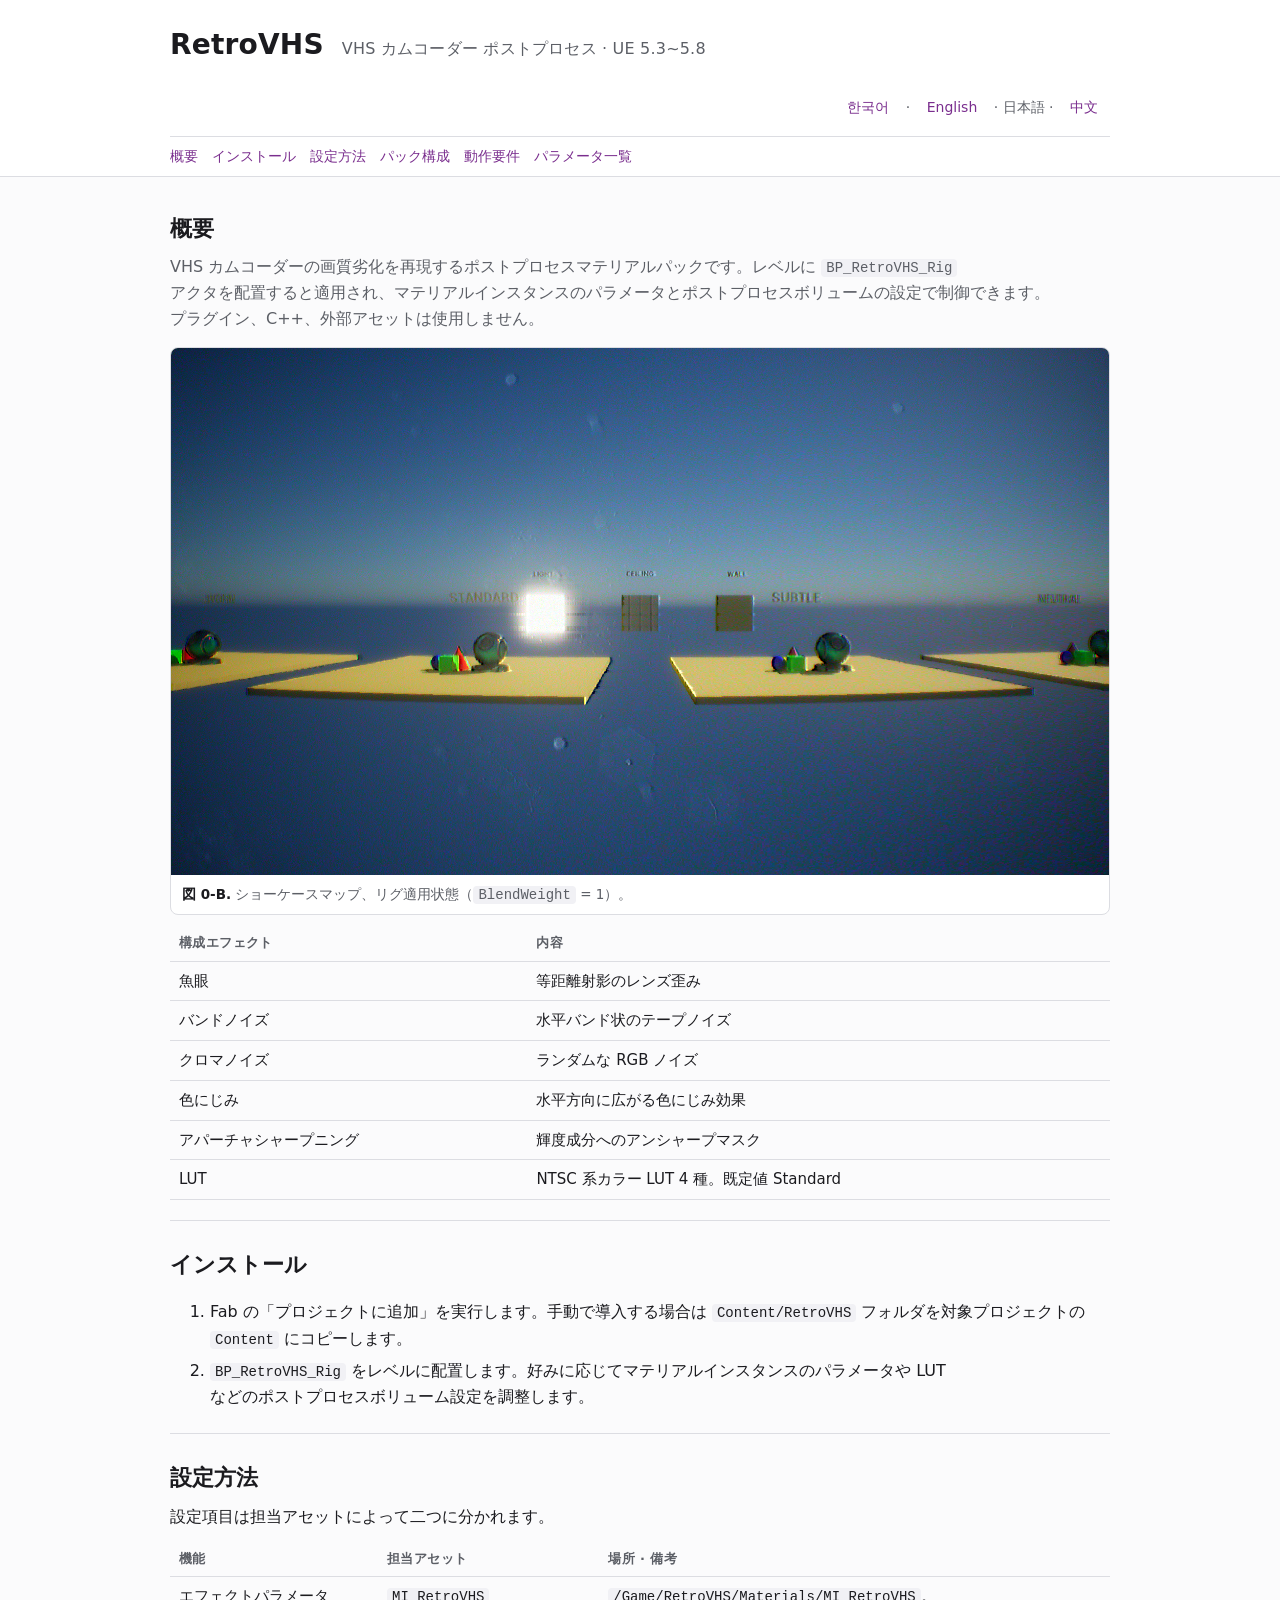
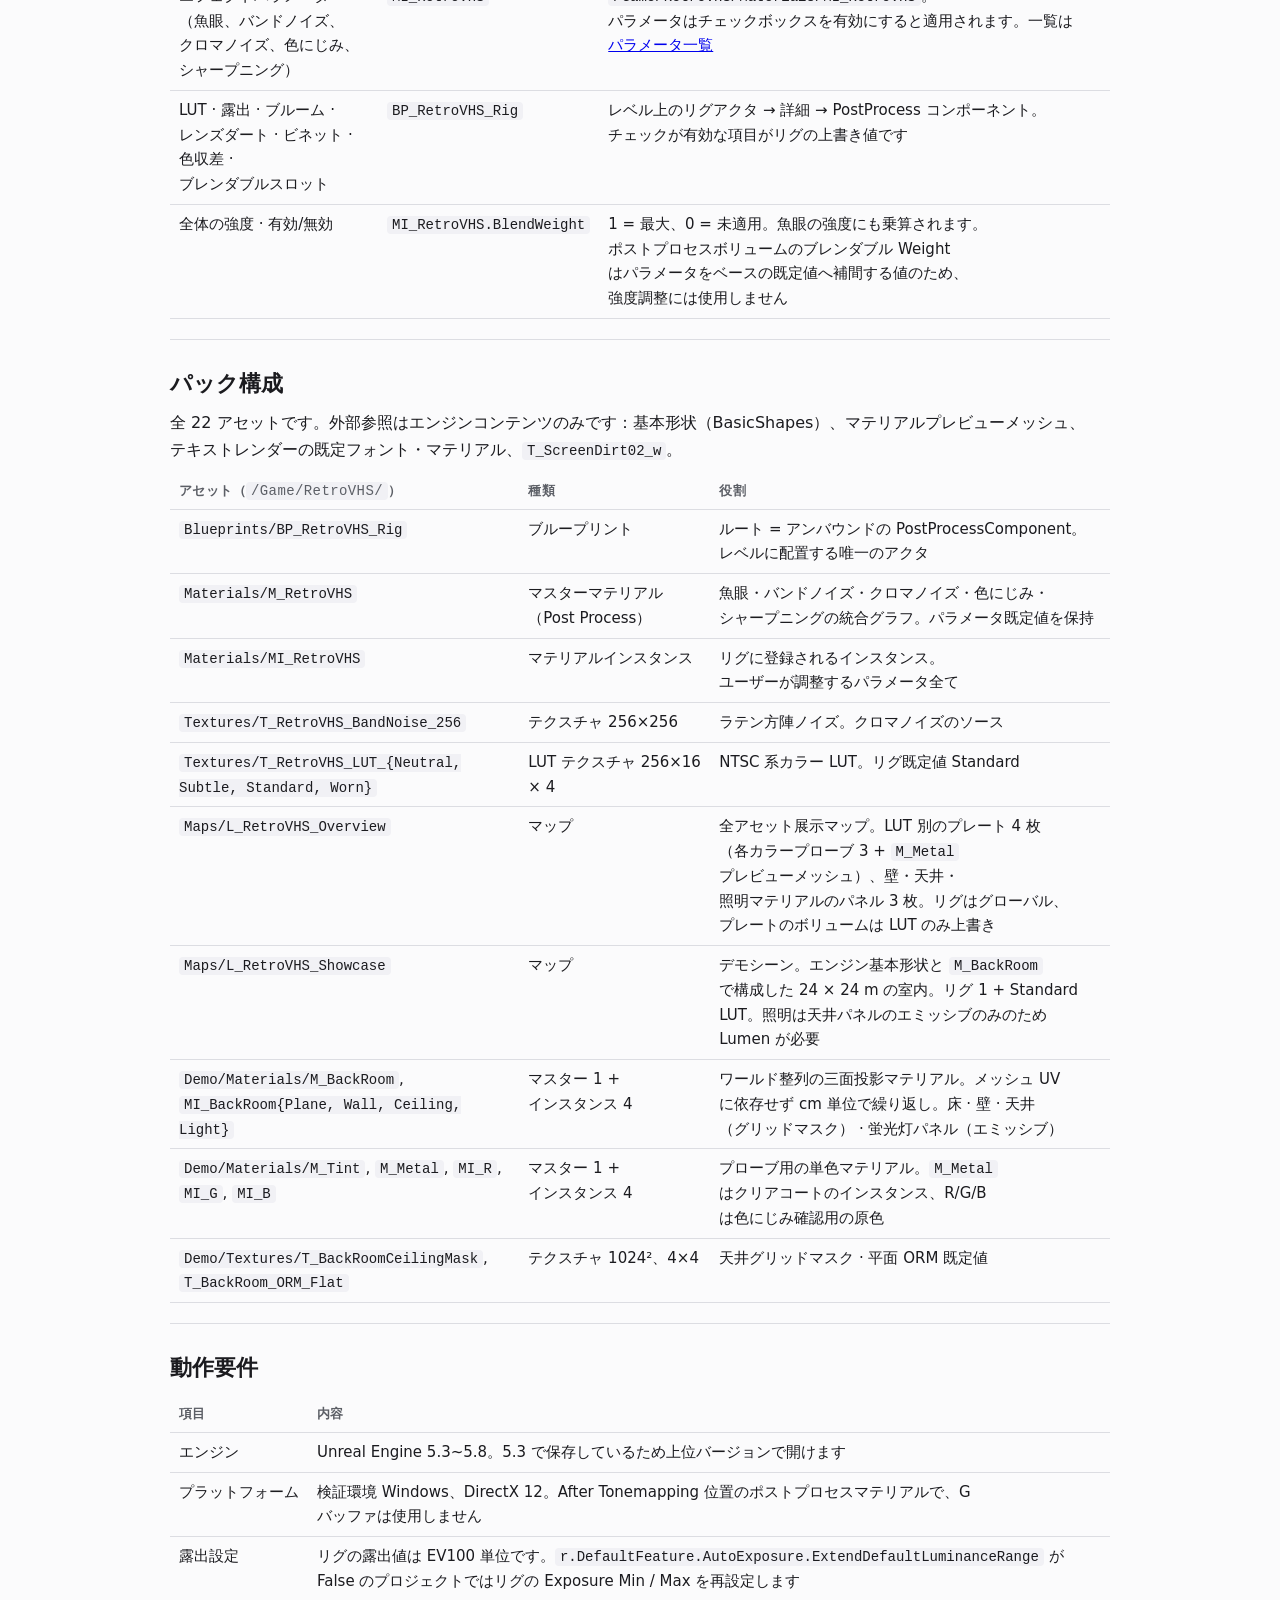
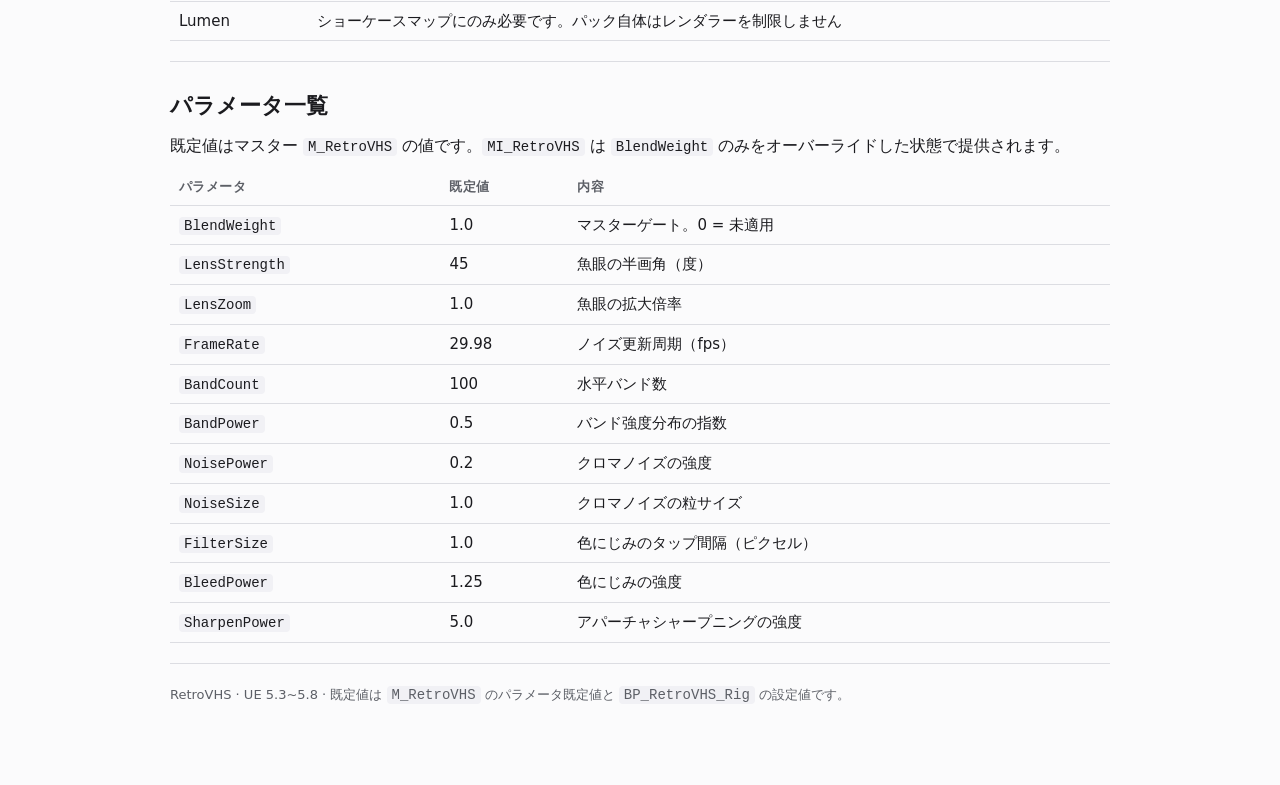
==== ja/index.html @ 60463d52 "RetroVHS documentation (ko/en/ja/zh)" ====
<!doctype html>
<html lang="ja">
<head>
<meta charset="utf-8">
<meta name="viewport" content="width=device-width, initial-scale=1">
<title>RetroVHS 概要</title>
<link rel="stylesheet" href="../assets/style.css">
<!-- ko/index.html（2026-09-06 確定）からの派生。セクション・id・図ファイルは韓国語版と 1:1。 -->
</head>
<body>
<header><div class="wrap">
  <h1>RetroVHS <small>VHS カムコーダー ポストプロセス · UE 5.3~5.8</small></h1>
  <nav data-site-nav></nav>
</div></header>

<main><div class="wrap">

<section id="intro">
  <h2>概要</h2>
  <p class="lead">VHS カムコーダーの画質劣化を再現するポストプロセスマテリアルパックです。レベルに <code>BP_RetroVHS_Rig</code> アクタを配置すると適用され、マテリアルインスタンスのパラメータとポストプロセスボリュームの設定で制御できます。プラグイン、C++、外部アセットは使用しません。</p>
  <div class="figs one">
    <figure><img src="../img/0_overview_B.png" alt="リグを適用したショーケースマップ" data-missing="図 0-B: リグ適用ビューポート"><figcaption><b>図 0-B.</b> ショーケースマップ、リグ適用状態（<code>BlendWeight</code> = 1）。</figcaption></figure>
  </div>
  <table>
    <tr><th>構成エフェクト</th><th>内容</th></tr>
    <tr><td>魚眼</td><td>等距離射影のレンズ歪み</td></tr>
    <tr><td>バンドノイズ</td><td>水平バンド状のテープノイズ</td></tr>
    <tr><td>クロマノイズ</td><td>ランダムな RGB ノイズ</td></tr>
    <tr><td>色にじみ</td><td>水平方向に広がる色にじみ効果</td></tr>
    <tr><td>アパーチャシャープニング</td><td>輝度成分へのアンシャープマスク</td></tr>
    <tr><td>LUT</td><td>NTSC 系カラー LUT 4 種。既定値 Standard</td></tr>
  </table>
</section>

<section id="install">
  <h2>インストール</h2>
  <ol class="steps">
    <li>Fab の「プロジェクトに追加」を実行します。手動で導入する場合は <code>Content/RetroVHS</code> フォルダを対象プロジェクトの <code>Content</code> にコピーします。</li>
    <li><code>BP_RetroVHS_Rig</code> をレベルに配置します。好みに応じてマテリアルインスタンスのパラメータや LUT などのポストプロセスボリューム設定を調整します。</li>
  </ol>
</section>

<section id="config">
  <h2>設定方法</h2>
  <p>設定項目は担当アセットによって二つに分かれます。</p>
  <table>
    <tr><th>機能</th><th>担当アセット</th><th>場所 · 備考</th></tr>
    <tr><td>エフェクトパラメータ（魚眼、バンドノイズ、クロマノイズ、色にじみ、シャープニング）</td><td><code>MI_RetroVHS</code></td><td><code>/Game/RetroVHS/Materials/MI_RetroVHS</code>。パラメータはチェックボックスを有効にすると適用されます。一覧は <a href="#params">パラメータ一覧</a></td></tr>
    <tr><td>LUT · 露出 · ブルーム · レンズダート · ビネット · 色収差 · ブレンダブルスロット</td><td><code>BP_RetroVHS_Rig</code></td><td>レベル上のリグアクタ → 詳細 → PostProcess コンポーネント。チェックが有効な項目がリグの上書き値です</td></tr>
    <tr><td>全体の強度 · 有効/無効</td><td><code>MI_RetroVHS.BlendWeight</code></td><td>1 = 最大、0 = 未適用。魚眼の強度にも乗算されます。ポストプロセスボリュームのブレンダブル Weight はパラメータをベースの既定値へ補間する値のため、強度調整には使用しません</td></tr>
  </table>
</section>

<section id="contents">
  <h2>パック構成</h2>
  <p>全 22 アセットです。外部参照はエンジンコンテンツのみです：基本形状（BasicShapes）、マテリアルプレビューメッシュ、テキストレンダーの既定フォント・マテリアル、<code>T_ScreenDirt02_w</code>。</p>
  <table>
    <tr><th>アセット（<code>/Game/RetroVHS/</code>）</th><th>種類</th><th>役割</th></tr>
    <tr><td><code>Blueprints/BP_RetroVHS_Rig</code></td><td>ブループリント</td><td>ルート = アンバウンドの PostProcessComponent。レベルに配置する唯一のアクタ</td></tr>
    <tr><td><code>Materials/M_RetroVHS</code></td><td>マスターマテリアル（Post Process）</td><td>魚眼・バンドノイズ・クロマノイズ・色にじみ・シャープニングの統合グラフ。パラメータ既定値を保持</td></tr>
    <tr><td><code>Materials/MI_RetroVHS</code></td><td>マテリアルインスタンス</td><td>リグに登録されるインスタンス。ユーザーが調整するパラメータ全て</td></tr>
    <tr><td><code>Textures/T_RetroVHS_BandNoise_256</code></td><td>テクスチャ 256×256</td><td>ラテン方陣ノイズ。クロマノイズのソース</td></tr>
    <tr><td><code>Textures/T_RetroVHS_LUT_{Neutral, Subtle, Standard, Worn}</code></td><td>LUT テクスチャ 256×16 × 4</td><td>NTSC 系カラー LUT。リグ既定値 Standard</td></tr>
    <tr><td><code>Maps/L_RetroVHS_Overview</code></td><td>マップ</td><td>全アセット展示マップ。LUT 別のプレート 4 枚（各カラープローブ 3 + <code>M_Metal</code> プレビューメッシュ）、壁・天井・照明マテリアルのパネル 3 枚。リグはグローバル、プレートのボリュームは LUT のみ上書き</td></tr>
    <tr><td><code>Maps/L_RetroVHS_Showcase</code></td><td>マップ</td><td>デモシーン。エンジン基本形状と <code>M_BackRoom</code> で構成した 24 × 24 m の室内。リグ 1 + Standard LUT。照明は天井パネルのエミッシブのみのため Lumen が必要</td></tr>
    <tr><td><code>Demo/Materials/M_BackRoom</code>, <code>MI_BackRoom{Plane, Wall, Ceiling, Light}</code></td><td>マスター 1 + インスタンス 4</td><td>ワールド整列の三面投影マテリアル。メッシュ UV に依存せず cm 単位で繰り返し。床 · 壁 · 天井（グリッドマスク） · 蛍光灯パネル（エミッシブ）</td></tr>
    <tr><td><code>Demo/Materials/M_Tint</code>, <code>M_Metal</code>, <code>MI_R</code>, <code>MI_G</code>, <code>MI_B</code></td><td>マスター 1 + インスタンス 4</td><td>プローブ用の単色マテリアル。<code>M_Metal</code> はクリアコートのインスタンス、R/G/B は色にじみ確認用の原色</td></tr>
    <tr><td><code>Demo/Textures/T_BackRoomCeilingMask</code>, <code>T_BackRoom_ORM_Flat</code></td><td>テクスチャ 1024²、4×4</td><td>天井グリッドマスク · 平面 ORM 既定値</td></tr>
  </table>
</section>

<section id="requirements">
  <h2>動作要件</h2>
  <table>
    <tr><th>項目</th><th>内容</th></tr>
    <tr><td>エンジン</td><td>Unreal Engine 5.3~5.8。5.3 で保存しているため上位バージョンで開けます</td></tr>
    <tr><td>プラットフォーム</td><td>検証環境 Windows、DirectX 12。After Tonemapping 位置のポストプロセスマテリアルで、G バッファは使用しません</td></tr>
    <tr><td>露出設定</td><td>リグの露出値は EV100 単位です。<code>r.DefaultFeature.AutoExposure.ExtendDefaultLuminanceRange</code> が False のプロジェクトではリグの Exposure Min / Max を再設定します</td></tr>
    <tr><td>Lumen</td><td>ショーケースマップにのみ必要です。パック自体はレンダラーを制限しません</td></tr>
  </table>
</section>

<section id="params">
  <h2>パラメータ一覧</h2>
  <p>既定値はマスター <code>M_RetroVHS</code> の値です。<code>MI_RetroVHS</code> は <code>BlendWeight</code> のみをオーバーライドした状態で提供されます。</p>
  <table class="params">
    <tr><th>パラメータ</th><th>既定値</th><th>内容</th></tr>
    <tr><td><code>BlendWeight</code></td><td>1.0</td><td>マスターゲート。0 = 未適用</td></tr>
    <tr><td><code>LensStrength</code></td><td>45</td><td>魚眼の半画角（度）</td></tr>
    <tr><td><code>LensZoom</code></td><td>1.0</td><td>魚眼の拡大倍率</td></tr>
    <tr><td><code>FrameRate</code></td><td>29.98</td><td>ノイズ更新周期（fps）</td></tr>
    <tr><td><code>BandCount</code></td><td>100</td><td>水平バンド数</td></tr>
    <tr><td><code>BandPower</code></td><td>0.5</td><td>バンド強度分布の指数</td></tr>
    <tr><td><code>NoisePower</code></td><td>0.2</td><td>クロマノイズの強度</td></tr>
    <tr><td><code>NoiseSize</code></td><td>1.0</td><td>クロマノイズの粒サイズ</td></tr>
    <tr><td><code>FilterSize</code></td><td>1.0</td><td>色にじみのタップ間隔（ピクセル）</td></tr>
    <tr><td><code>BleedPower</code></td><td>1.25</td><td>色にじみの強度</td></tr>
    <tr><td><code>SharpenPower</code></td><td>5.0</td><td>アパーチャシャープニングの強度</td></tr>
  </table>
</section>

<footer>RetroVHS · UE 5.3~5.8 · 既定値は <code>M_RetroVHS</code> のパラメータ既定値と <code>BP_RetroVHS_Rig</code> の設定値です。</footer>

</div></main>
<script src="../assets/nav.js"></script>
</body>
</html>
---- assets/style.css ----
/* RetroVHS 문서 공용 스타일 — 모든 언어·모든 페이지가 이 파일 하나를 쓴다. 페이지 안에 <style> 을 두지 말 것. */
:root { --ink:#1b1b1f; --mute:#5c5f66; --line:#dcdde2; --bg:#fbfbfc; --card:#ffffff; --accent:#7a2e8e; --code:#f1f1f5; }
* { box-sizing: border-box; }
body { margin:0; background:var(--bg); color:var(--ink);
       font:16px/1.65 system-ui,-apple-system,"Segoe UI","Malgun Gothic","Apple SD Gothic Neo","Hiragino Sans","Noto Sans CJK","PingFang SC",Roboto,sans-serif;
       word-break:keep-all; }
header { border-bottom:1px solid var(--line); background:var(--card); }
.wrap { max-width: 980px; margin:0 auto; padding: 0 20px; }
header .wrap { padding:22px 20px 0; }
h1 { margin:0 0 4px; font-size:28px; letter-spacing:.2px; }
h1 small { font-weight:400; color:var(--mute); font-size:16px; margin-left:8px; }

/* nav.js 가 채운다: 페이지 탭 줄 + 언어 전환, 그 아래 현재 페이지의 절 링크 */
nav[data-site-nav] { margin-top:12px; font-size:14px; }
nav .tabs { display:flex; flex-wrap:wrap; gap:0 4px; align-items:flex-end; border-bottom:1px solid var(--line); }
nav .tabs a { display:inline-block; padding:8px 12px; color:var(--mute); text-decoration:none; border-bottom:2px solid transparent; margin-bottom:-1px; }
nav .tabs a:hover { color:var(--accent); }
nav .tabs a.cur { color:var(--ink); font-weight:600; border-bottom-color:var(--accent); }
nav .lang { margin-left:auto; padding:8px 0; color:var(--mute); }
nav .lang a { color:var(--accent); text-decoration:none; }
nav .lang a:hover { text-decoration:underline; }
nav .secs { display:flex; flex-wrap:wrap; gap:4px 14px; padding:8px 0; }
nav .secs a { color:var(--accent); text-decoration:none; }
nav .secs a:hover { text-decoration:underline; }

main .wrap { padding: 8px 20px 60px; }
section { padding: 26px 0 6px; border-bottom:1px solid var(--line); }
h2 { font-size:22px; margin:0 0 6px; }
h2 .num { display:inline-block; min-width:30px; color:var(--accent); font-variant-numeric: tabular-nums; }
h3 { font-size:17px; margin:18px 0 6px; }
p { margin: 8px 0; }
.lead { color:var(--mute); margin-top:0; }
code, kbd { font: 14px/1.4 ui-monospace,SFMono-Regular,Menlo,Consolas,monospace; background:var(--code); padding:1px 5px; border-radius:4px; }
pre { background:var(--code); padding:12px 14px; border-radius:6px; overflow:auto; font-size:14px; }
table { border-collapse:collapse; width:100%; margin:10px 0 14px; font-size:15px; }
th, td { text-align:left; padding:7px 9px; border-bottom:1px solid var(--line); vertical-align:top; }
th { color:var(--mute); font-weight:600; font-size:13px; letter-spacing:.4px; }
table.params td:nth-child(2) { white-space:nowrap; font-variant-numeric: tabular-nums; }
.figs { display:grid; grid-template-columns: 1fr 1fr; gap:14px; margin:14px 0 6px; }
.figs.one { grid-template-columns: 1fr; }
@media (max-width: 720px) { .figs { grid-template-columns: 1fr; } }
figure { margin:0; background:var(--card); border:1px solid var(--line); border-radius:8px; overflow:hidden; }
figure img { display:block; width:100%; aspect-ratio:16/9; object-fit:cover; background:#e9e9ee; }
figure img.missing { object-fit:contain; padding:26% 0; font-size:13px; color:var(--mute); text-align:center; }
figcaption { padding:8px 11px; font-size:13.5px; color:var(--mute); }
figcaption b { color:var(--ink); }
.note { border-left:4px solid var(--accent); background:var(--card); padding:10px 14px; border-radius:0 6px 6px 0; margin:12px 0; }
.warn { border-left-color:#c0392b; }
ol.steps li { margin:6px 0; }
footer { color:var(--mute); font-size:13px; padding:20px 0; }
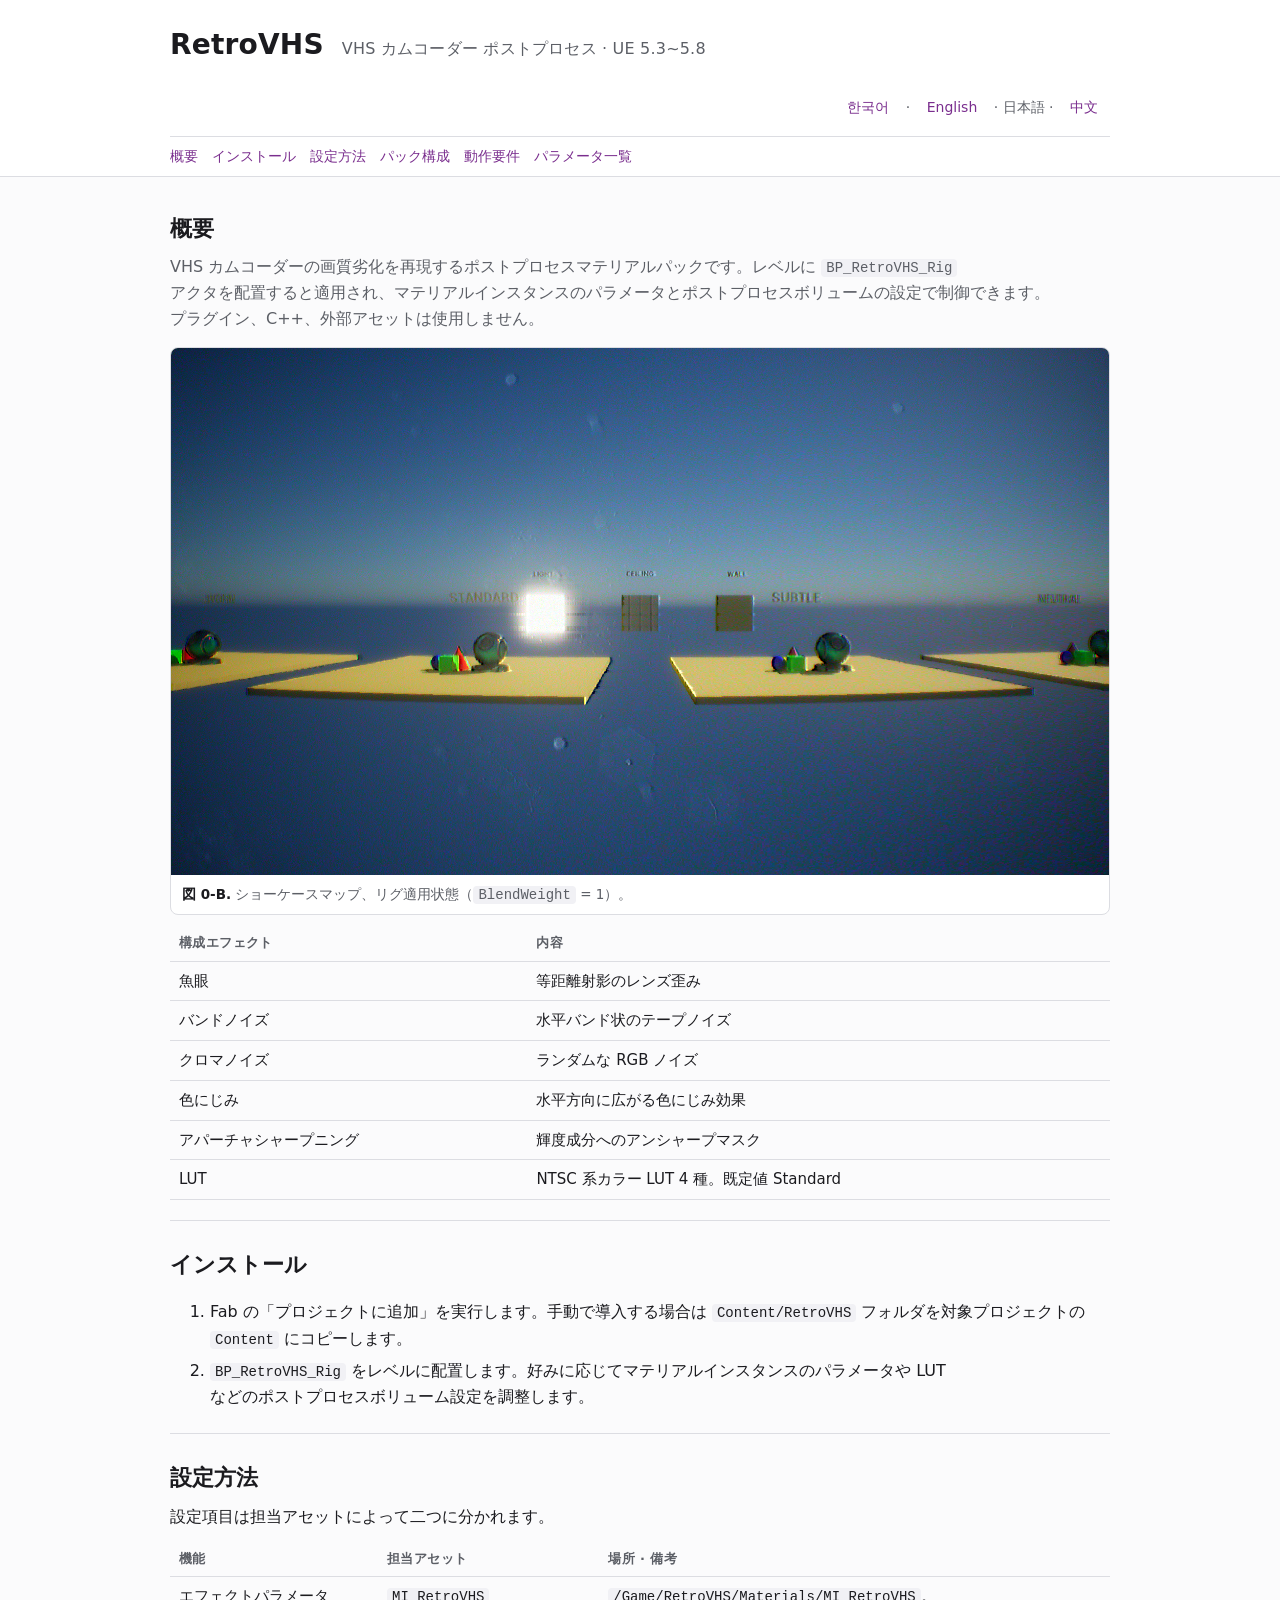
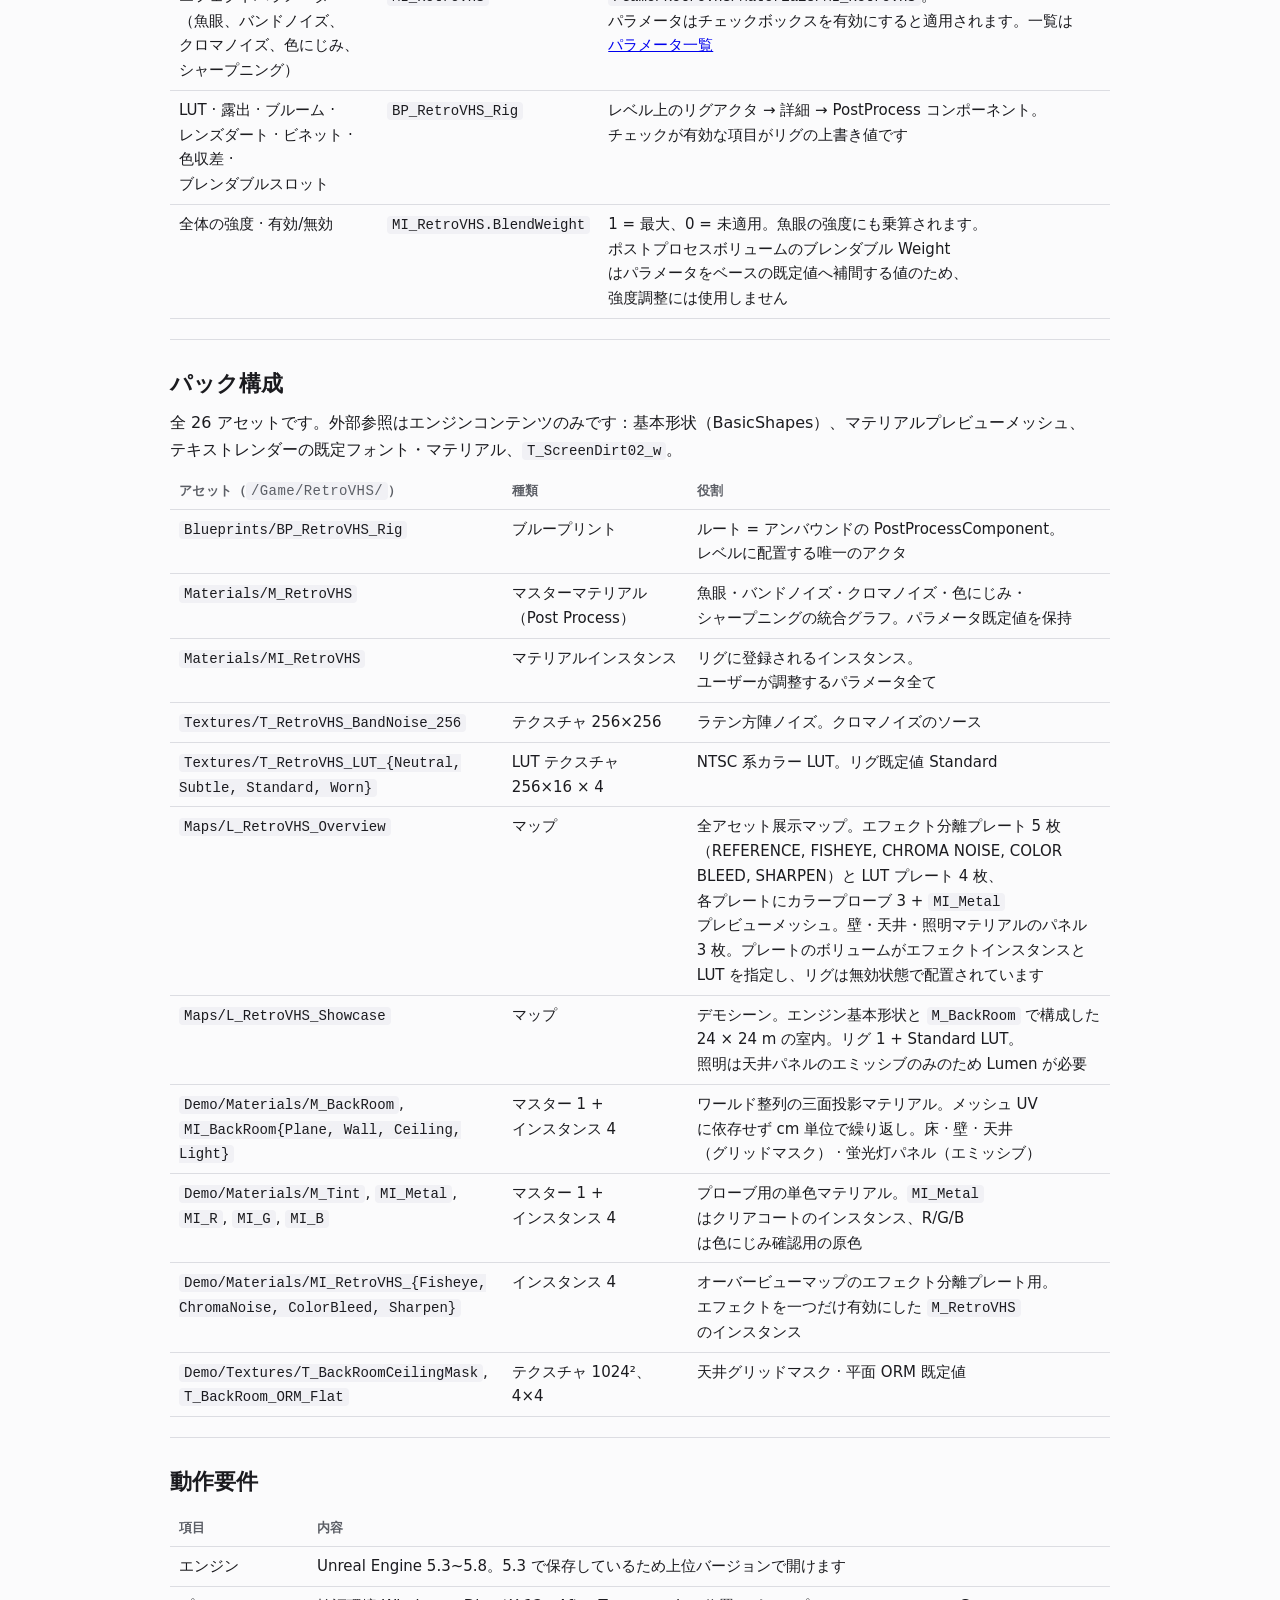
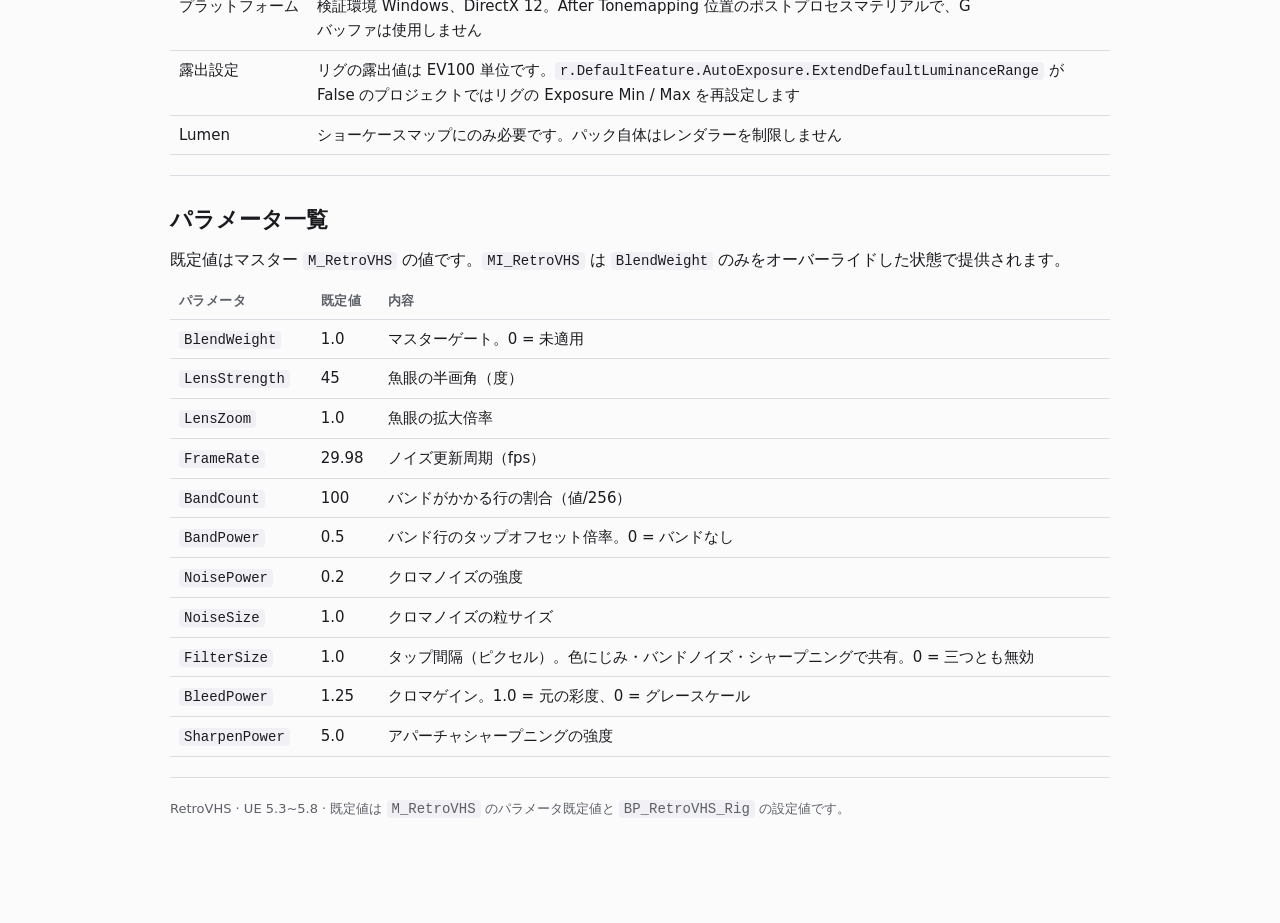
==== commit 38d20cb8: "TRC 2nd round: 26 assets, MI_Metal, effect plates, parameter semantics" ====
--- a/ja/index.html
+++ b/ja/index.html
@@ -53,7 +53,7 @@
 
 <section id="contents">
   <h2>パック構成</h2>
-  <p>全 22 アセットです。外部参照はエンジンコンテンツのみです：基本形状（BasicShapes）、マテリアルプレビューメッシュ、テキストレンダーの既定フォント・マテリアル、<code>T_ScreenDirt02_w</code>。</p>
+  <p>全 26 アセットです。外部参照はエンジンコンテンツのみです：基本形状（BasicShapes）、マテリアルプレビューメッシュ、テキストレンダーの既定フォント・マテリアル、<code>T_ScreenDirt02_w</code>。</p>
   <table>
     <tr><th>アセット（<code>/Game/RetroVHS/</code>）</th><th>種類</th><th>役割</th></tr>
     <tr><td><code>Blueprints/BP_RetroVHS_Rig</code></td><td>ブループリント</td><td>ルート = アンバウンドの PostProcessComponent。レベルに配置する唯一のアクタ</td></tr>
@@ -61,10 +61,11 @@
     <tr><td><code>Materials/MI_RetroVHS</code></td><td>マテリアルインスタンス</td><td>リグに登録されるインスタンス。ユーザーが調整するパラメータ全て</td></tr>
     <tr><td><code>Textures/T_RetroVHS_BandNoise_256</code></td><td>テクスチャ 256×256</td><td>ラテン方陣ノイズ。クロマノイズのソース</td></tr>
     <tr><td><code>Textures/T_RetroVHS_LUT_{Neutral, Subtle, Standard, Worn}</code></td><td>LUT テクスチャ 256×16 × 4</td><td>NTSC 系カラー LUT。リグ既定値 Standard</td></tr>
-    <tr><td><code>Maps/L_RetroVHS_Overview</code></td><td>マップ</td><td>全アセット展示マップ。LUT 別のプレート 4 枚（各カラープローブ 3 + <code>M_Metal</code> プレビューメッシュ）、壁・天井・照明マテリアルのパネル 3 枚。リグはグローバル、プレートのボリュームは LUT のみ上書き</td></tr>
+    <tr><td><code>Maps/L_RetroVHS_Overview</code></td><td>マップ</td><td>全アセット展示マップ。エフェクト分離プレート 5 枚（REFERENCE, FISHEYE, CHROMA NOISE, COLOR BLEED, SHARPEN）と LUT プレート 4 枚、各プレートにカラープローブ 3 + <code>MI_Metal</code> プレビューメッシュ。壁・天井・照明マテリアルのパネル 3 枚。プレートのボリュームがエフェクトインスタンスと LUT を指定し、リグは無効状態で配置されています</td></tr>
     <tr><td><code>Maps/L_RetroVHS_Showcase</code></td><td>マップ</td><td>デモシーン。エンジン基本形状と <code>M_BackRoom</code> で構成した 24 × 24 m の室内。リグ 1 + Standard LUT。照明は天井パネルのエミッシブのみのため Lumen が必要</td></tr>
     <tr><td><code>Demo/Materials/M_BackRoom</code>, <code>MI_BackRoom{Plane, Wall, Ceiling, Light}</code></td><td>マスター 1 + インスタンス 4</td><td>ワールド整列の三面投影マテリアル。メッシュ UV に依存せず cm 単位で繰り返し。床 · 壁 · 天井（グリッドマスク） · 蛍光灯パネル（エミッシブ）</td></tr>
-    <tr><td><code>Demo/Materials/M_Tint</code>, <code>M_Metal</code>, <code>MI_R</code>, <code>MI_G</code>, <code>MI_B</code></td><td>マスター 1 + インスタンス 4</td><td>プローブ用の単色マテリアル。<code>M_Metal</code> はクリアコートのインスタンス、R/G/B は色にじみ確認用の原色</td></tr>
+    <tr><td><code>Demo/Materials/M_Tint</code>, <code>MI_Metal</code>, <code>MI_R</code>, <code>MI_G</code>, <code>MI_B</code></td><td>マスター 1 + インスタンス 4</td><td>プローブ用の単色マテリアル。<code>MI_Metal</code> はクリアコートのインスタンス、R/G/B は色にじみ確認用の原色</td></tr>
+<tr><td><code>Demo/Materials/MI_RetroVHS_{Fisheye, ChromaNoise, ColorBleed, Sharpen}</code></td><td>インスタンス 4</td><td>オーバービューマップのエフェクト分離プレート用。エフェクトを一つだけ有効にした <code>M_RetroVHS</code> のインスタンス</td></tr>
     <tr><td><code>Demo/Textures/T_BackRoomCeilingMask</code>, <code>T_BackRoom_ORM_Flat</code></td><td>テクスチャ 1024²、4×4</td><td>天井グリッドマスク · 平面 ORM 既定値</td></tr>
   </table>
 </section>
@@ -89,12 +90,12 @@
     <tr><td><code>LensStrength</code></td><td>45</td><td>魚眼の半画角（度）</td></tr>
     <tr><td><code>LensZoom</code></td><td>1.0</td><td>魚眼の拡大倍率</td></tr>
     <tr><td><code>FrameRate</code></td><td>29.98</td><td>ノイズ更新周期（fps）</td></tr>
-    <tr><td><code>BandCount</code></td><td>100</td><td>水平バンド数</td></tr>
-    <tr><td><code>BandPower</code></td><td>0.5</td><td>バンド強度分布の指数</td></tr>
+    <tr><td><code>BandCount</code></td><td>100</td><td>バンドがかかる行の割合（値/256）</td></tr>
+    <tr><td><code>BandPower</code></td><td>0.5</td><td>バンド行のタップオフセット倍率。0 = バンドなし</td></tr>
     <tr><td><code>NoisePower</code></td><td>0.2</td><td>クロマノイズの強度</td></tr>
     <tr><td><code>NoiseSize</code></td><td>1.0</td><td>クロマノイズの粒サイズ</td></tr>
-    <tr><td><code>FilterSize</code></td><td>1.0</td><td>色にじみのタップ間隔（ピクセル）</td></tr>
-    <tr><td><code>BleedPower</code></td><td>1.25</td><td>色にじみの強度</td></tr>
+    <tr><td><code>FilterSize</code></td><td>1.0</td><td>タップ間隔（ピクセル）。色にじみ・バンドノイズ・シャープニングで共有。0 = 三つとも無効</td></tr>
+    <tr><td><code>BleedPower</code></td><td>1.25</td><td>クロマゲイン。1.0 = 元の彩度、0 = グレースケール</td></tr>
     <tr><td><code>SharpenPower</code></td><td>5.0</td><td>アパーチャシャープニングの強度</td></tr>
   </table>
 </section>
